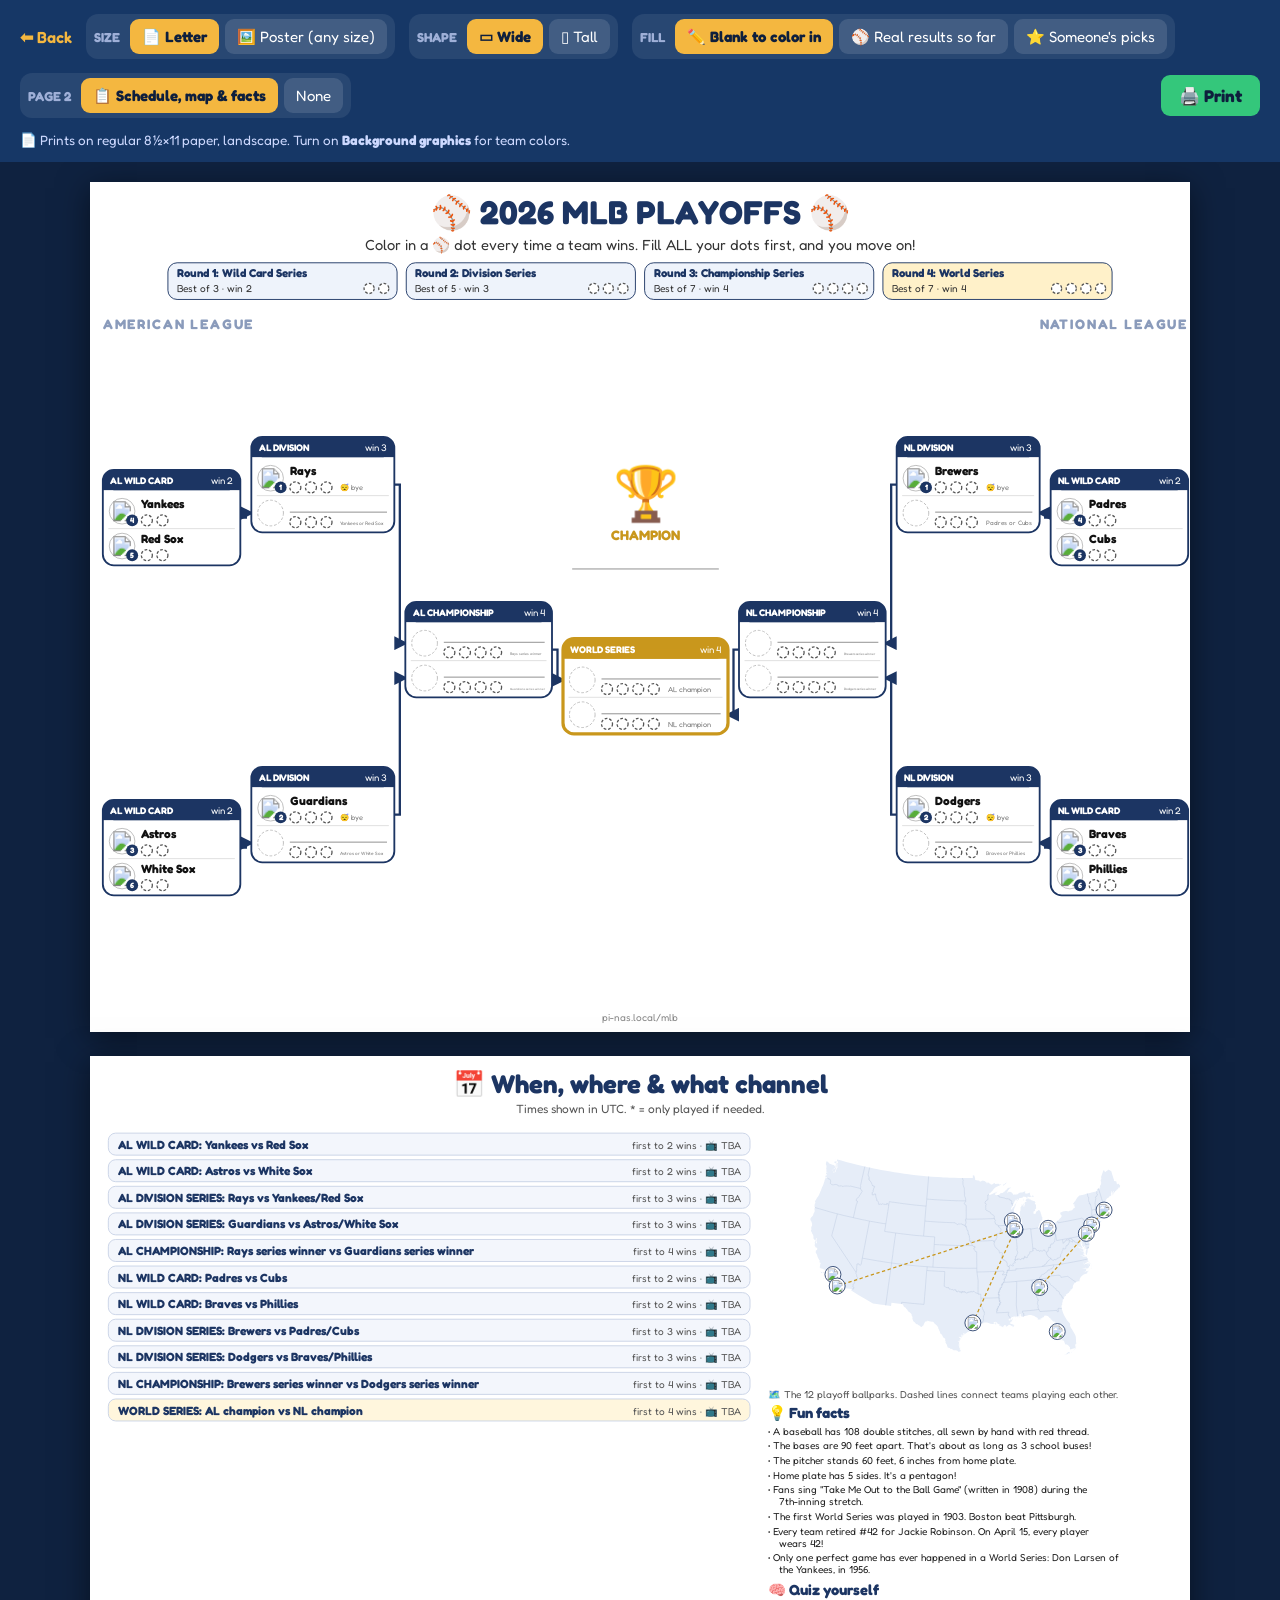
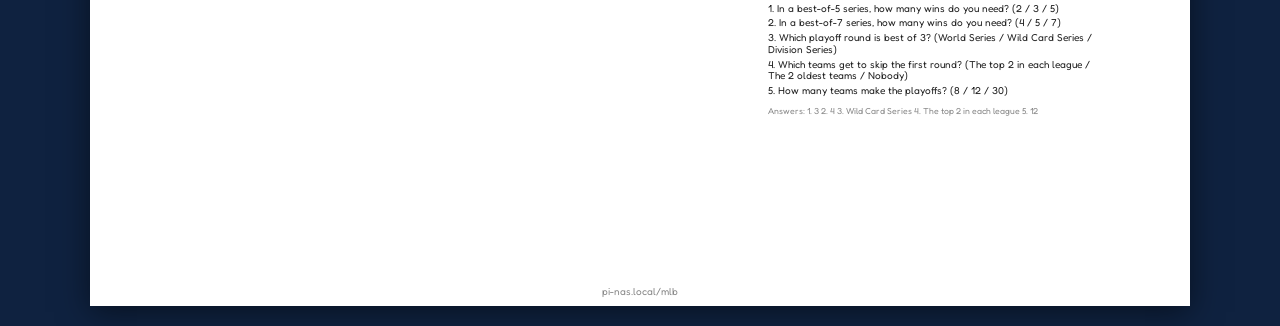
==== mlb/print.html @ 9bb92067 "MLB Playoffs 2026 family hub Kid-first bracket (best-of-3/5/7 as win-dots), live scoreboard, full pe" ====
<!DOCTYPE html>
<html lang="en">
<head>
<meta charset="UTF-8" />
<meta name="viewport" content="width=device-width, initial-scale=1.0" />
<title>Print a Bracket — MLB Playoffs 2026</title>
<link rel="stylesheet" href="fonts/fredoka.css" />
<style id="page-style">@page { size: letter landscape; margin: 0.3in; }</style>
<style>
  * { box-sizing: border-box; }
  body { margin: 0; font-family: 'Fredoka', sans-serif; background: #0f2240; color: #fff; }
  .bar { display: flex; flex-wrap: wrap; gap: 14px; align-items: center; padding: 14px 20px; background: #163766; position: sticky; top: 0; z-index: 2; }
  .bar a { color: #f4b740; text-decoration: none; font-weight: 600; }
  .group { display: flex; gap: 6px; align-items: center; background: rgba(255,255,255,.08); border-radius: 12px; padding: 5px 8px; }
  .group b { font-size: 13px; color: #9fb0d8; margin-right: 4px; }
  .group button, .go { border: none; border-radius: 9px; padding: 8px 12px; font: inherit; font-size: 15px; cursor: pointer; background: rgba(255,255,255,.12); color: #fff; }
  .group button.on { background: #f4b740; color: #0e1f3d; font-weight: 700; }
  select { font: inherit; font-size: 15px; border-radius: 9px; padding: 6px 8px; }
  .go { background: #34c77b; color: #0e1f3d; font-weight: 700; font-size: 17px; padding: 10px 18px; margin-left: auto; }
  .page2 { margin-top: 24px; }
  .tip { width: 100%; font-size: 13.5px; color: #cdd9ff; }
  .stage { padding: 20px; display: grid; place-items: center; }
  .sheet { background: #fff; box-shadow: 0 6px 30px rgba(0,0,0,.5); }
  .sheet svg { display: block; width: 100%; height: 100%; }
  .sheet.letter.wide { width: min(96vw, 1100px); aspect-ratio: 11 / 8.5; }
  .sheet.letter.tall { width: min(70vw, 720px); aspect-ratio: 8.5 / 11; }
  .sheet.poster.wide { width: min(96vw, 1200px); aspect-ratio: 1200 / 927; }
  .sheet.poster.tall { width: min(70vw, 760px); aspect-ratio: 927 / 1200; }
  @media print {
    body { background: #fff; }
    .bar { display: none; }
    .stage { padding: 0; display: block; }
    .page2 { margin-top: 0; break-before: page; page-break-before: always; }
    .sheet { box-shadow: none; -webkit-print-color-adjust: exact; print-color-adjust: exact; }
    .sheet.letter.wide { width: 10.4in; height: 7.9in; aspect-ratio: auto; }
    .sheet.letter.tall { width: 7.9in; height: 10.4in; aspect-ratio: auto; }
    /* poster: fill whatever paper you chose in the print dialog */
    .sheet.poster.wide, .sheet.poster.tall { width: 100%; height: 97vh; aspect-ratio: auto; }
  }
</style>
</head>
<body>
<div class="bar">
  <a href="./?tab=bracket">⬅ Back</a>
  <div class="group" id="size"><b>SIZE</b><button data-v="letter" class="on">📄 Letter</button><button data-v="poster">🖼️ Poster (any size)</button></div>
  <div class="group" id="layout"><b>SHAPE</b><button data-v="wide" class="on">▭ Wide</button><button data-v="tall">▯ Tall</button></div>
  <div class="group" id="mode"><b>FILL</b><button data-v="blank" class="on">✏️ Blank to color in</button><button data-v="results">⚾ Real results so far</button><button data-v="picks">⭐ Someone's picks</button></div>
  <select id="player" style="display:none"></select>
  <div class="group" id="extra"><b>PAGE 2</b><button data-v="yes" class="on">📋 Schedule, map &amp; facts</button><button data-v="no">None</button></div>
  <button class="go" onclick="window.print()">🖨️ Print</button>
  <div class="tip" id="tip"></div>
</div>
<div class="stage"><div class="sheet letter wide" id="sheet"></div><div class="sheet letter wide page2" id="sheet2"></div></div>
<script src="mlb-data.js?v=20260928c"></script>
<script src="mlb-espn.js?v=20260928c"></script>
<script src="mlb-facts.js?v=20260928c"></script>
<script src="mlb-map.js?v=20260928c"></script>
<script src="print.js?v=20260928c"></script>
<script>
(function () {
  var st = { size: "letter", layout: "wide", mode: "blank", player: null, extra: "yes" };
  var feed = null, store = null;
  try { store = JSON.parse(localStorage.getItem("mlb26")); } catch (e) {}
  var qs = new URLSearchParams(location.search);
  ["size", "layout", "mode", "extra"].forEach(function (k) { if (qs.get(k)) st[k] = qs.get(k); });

  var sel = document.getElementById("player");
  if (store && store.players) {
    store.players.forEach(function (p) { var o = document.createElement("option"); o.value = p.id; o.textContent = p.emoji + " " + p.name; sel.appendChild(o); });
    st.player = store.active || (store.players[0] && store.players[0].id);
    sel.value = st.player;
  }
  sel.onchange = function () { st.player = sel.value; render(); };

  ["size", "layout", "mode", "extra"].forEach(function (k) {
    var g = document.getElementById(k);
    g.querySelectorAll("button").forEach(function (b) {
      b.onclick = function () { st[k] = b.dataset.v; render(); };
    });
  });

  function render() {
    ["size", "layout", "mode", "extra"].forEach(function (k) {
      document.getElementById(k).querySelectorAll("button").forEach(function (b) { b.classList.toggle("on", b.dataset.v === st[k]); });
    });
    sel.style.display = st.mode === "picks" ? "" : "none";
    // Letter: we fix the paper. Poster: we leave the paper size to the print dialog.
    document.getElementById("page-style").textContent = st.size === "letter"
      ? "@page { size: letter " + (st.layout === "tall" ? "portrait" : "landscape") + "; margin: 0.3in; }"
      : "@page { margin: 0.4in; }";
    document.getElementById("tip").innerHTML = st.size === "letter"
      ? "📄 Prints on regular 8½×11 paper, " + (st.layout === "tall" ? "portrait" : "landscape") + ". Turn on <b>Background graphics</b> for team colors."
      : "🖼️ In the print preview, pick your <b>paper size</b> (or a custom size), set <b>Margins: Default</b> and <b>Scale: Default</b>, and choose " + (st.layout === "tall" ? "<b>Portrait</b>" : "<b>Landscape</b>") + ". The bracket is drawn with vector lines, so it stays sharp at any size. For a monster poster, <b>Save as PDF</b> and send that to a print shop.";
    var res = window.MLB.resolve(feed);
    var picks = (store && store.picks && st.player && store.picks[st.player]) || {};
    var who = store && store.players && store.players.filter(function (p) { return p.id === st.player; })[0];
    var subtitle = st.mode === "picks" ? (who ? who.emoji + " " + who.name + "'s picks · ★ = picked to win" : "Your picks")
      : "Color in a ⚾ dot every time a team wins. Fill ALL your dots first, and you move on!";
    var sheet = document.getElementById("sheet");
    sheet.className = "sheet " + st.size + " " + st.layout;
    sheet.innerHTML = window.MLBPrint.build(res, {
      layout: st.layout, mode: st.mode, picks: picks, season: (feed && feed.season) || 2026, subtitle: subtitle,
      footer: st.mode === "results" && feed && feed.updated ? "Results as of " + new Date(feed.updated).toLocaleString("en-US") + " · pi-nas.local/mlb" : "pi-nas.local/mlb",
    });
    var s2 = document.getElementById("sheet2");
    s2.className = "sheet " + st.size + " " + st.layout + " page2";
    s2.style.display = st.extra === "yes" ? "" : "none";
    if (st.extra === "yes") s2.innerHTML = window.MLBPrint.page2(res, { layout: st.layout, mode: st.mode });
    var u = new URL(location.href); u.searchParams.set("extra", st.extra); u.searchParams.set("size", st.size); u.searchParams.set("layout", st.layout); u.searchParams.set("mode", st.mode);
    history.replaceState(null, "", u);
  }
  render();
  var feedUrl = /^[\w\-\/]+\.json$/.test(qs.get("feed") || "") ? qs.get("feed") : "live.json";
  fetch(feedUrl, { cache: "no-store" }).then(function (r) { if (!r.ok) throw r.status; return r.json(); })
    .catch(function () { return window.MLBESPN.buildFeed(2026); })
    .then(function (d) { if (d) { feed = d; window.__FEED = d; render(); } }).catch(function () {});
})();
</script>
</body>
</html>
---- mlb/fonts/fredoka.css ----
/* Vendored Fredoka (offline). */
@font-face { font-family:'Fredoka'; font-style:normal; font-weight:400; font-display:swap; src:url(./fredoka-400.woff2) format('woff2'); }
@font-face { font-family:'Fredoka'; font-style:normal; font-weight:500; font-display:swap; src:url(./fredoka-500.woff2) format('woff2'); }
@font-face { font-family:'Fredoka'; font-style:normal; font-weight:600; font-display:swap; src:url(./fredoka-600.woff2) format('woff2'); }
@font-face { font-family:'Fredoka'; font-style:normal; font-weight:700; font-display:swap; src:url(./fredoka-700.woff2) format('woff2'); }
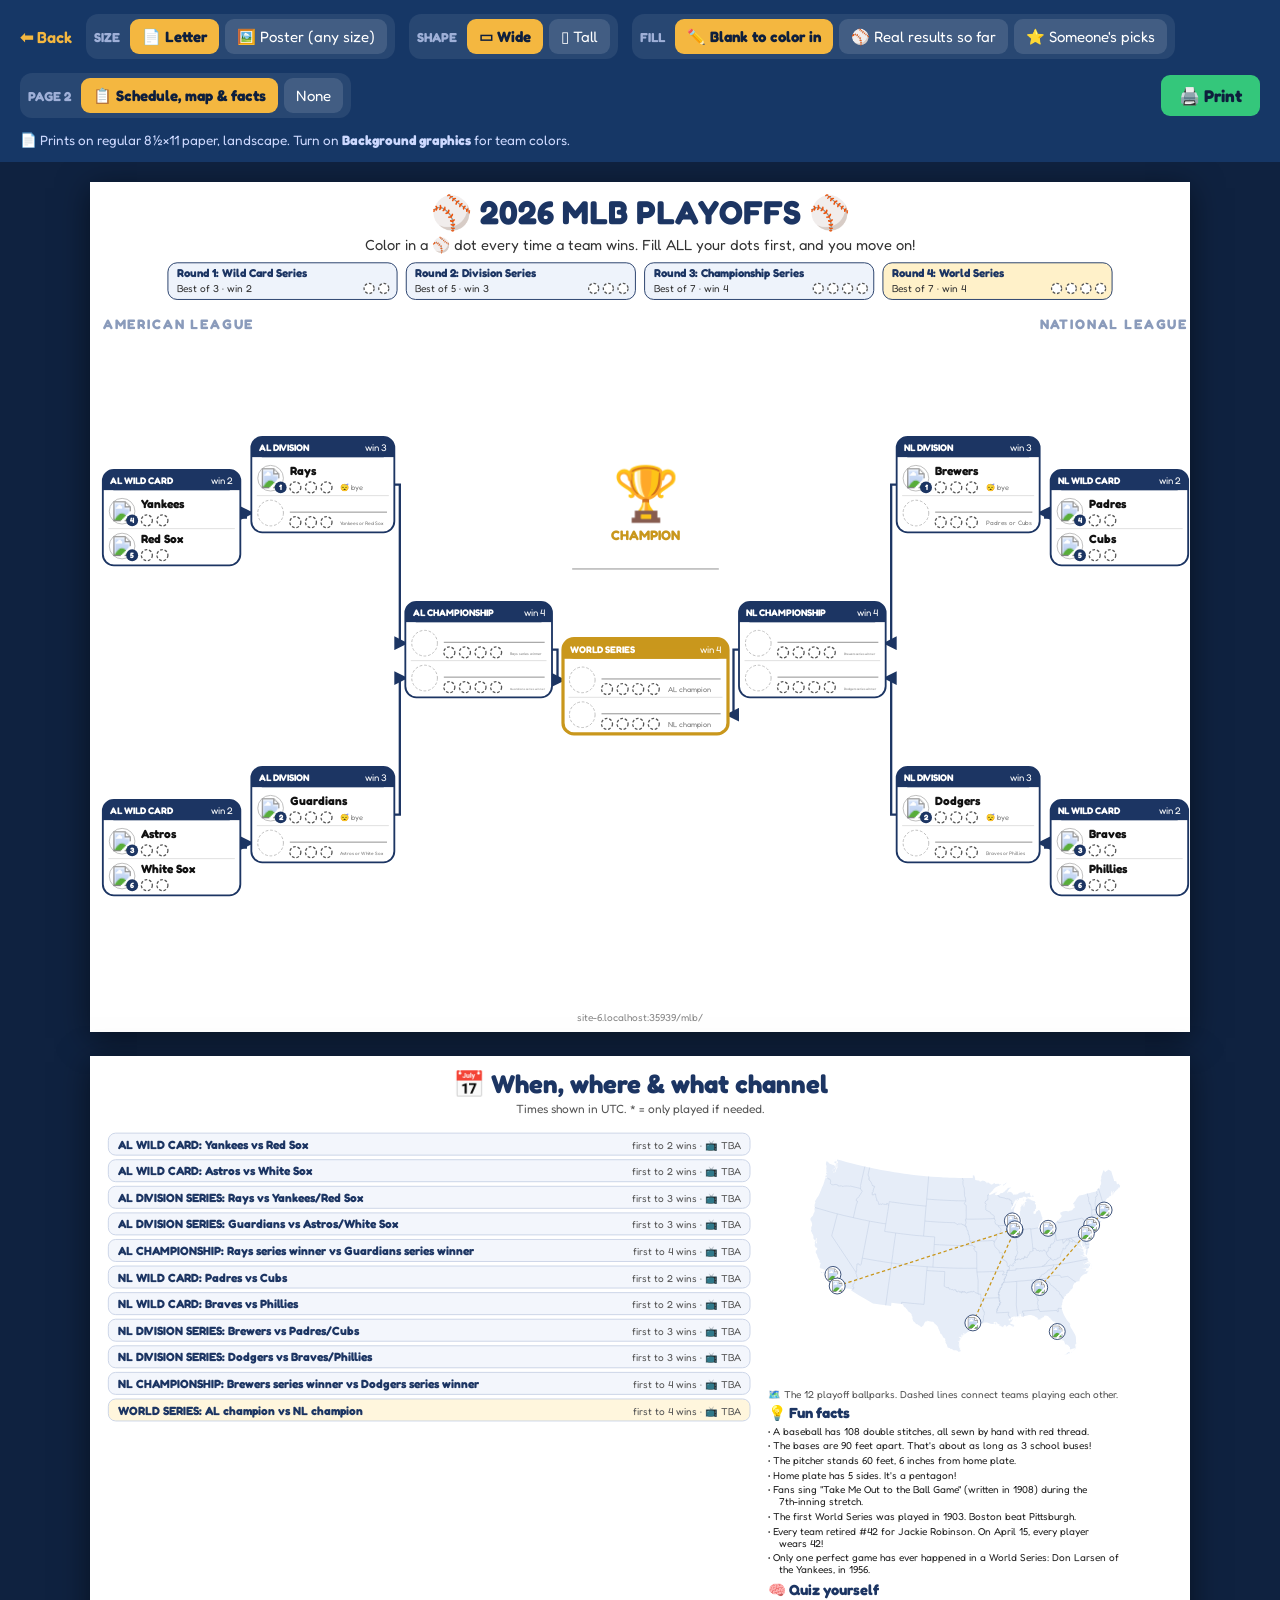
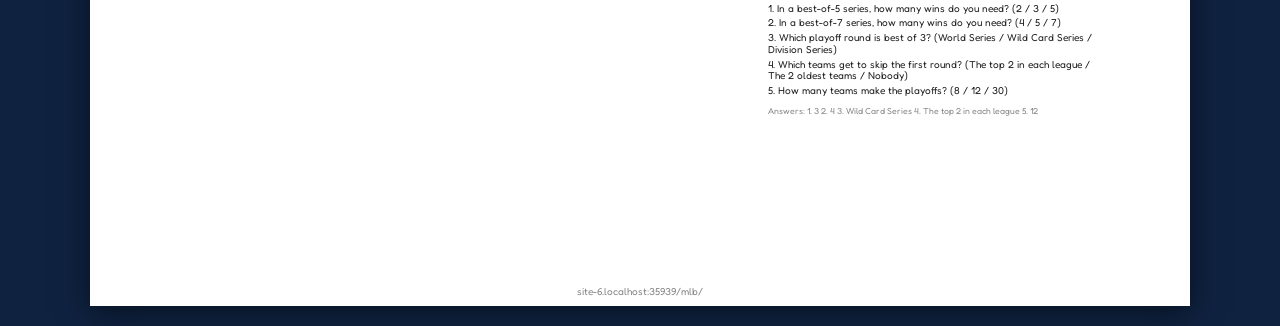
==== commit baa94e49: "Logos: wait for the feed before choosing local vs ESPN CDN; footers show the real host Co-Authored-B" ====
--- a/mlb/print.html
+++ b/mlb/print.html
@@ -51,11 +51,11 @@
   <div class="tip" id="tip"></div>
 </div>
 <div class="stage"><div class="sheet letter wide" id="sheet"></div><div class="sheet letter wide page2" id="sheet2"></div></div>
-<script src="mlb-data.js?v=20260928c"></script>
-<script src="mlb-espn.js?v=20260928c"></script>
-<script src="mlb-facts.js?v=20260928c"></script>
-<script src="mlb-map.js?v=20260928c"></script>
-<script src="print.js?v=20260928c"></script>
+<script src="mlb-data.js?v=20260928d"></script>
+<script src="mlb-espn.js?v=20260928d"></script>
+<script src="mlb-facts.js?v=20260928d"></script>
+<script src="mlb-map.js?v=20260928d"></script>
+<script src="print.js?v=20260928d"></script>
 <script>
 (function () {
   var st = { size: "letter", layout: "wide", mode: "blank", player: null, extra: "yes" };
@@ -79,6 +79,7 @@
     });
   });
 
+  var here = location.host + location.pathname.replace(/print\.html$/, "");
   function render() {
     ["size", "layout", "mode", "extra"].forEach(function (k) {
       document.getElementById(k).querySelectorAll("button").forEach(function (b) { b.classList.toggle("on", b.dataset.v === st[k]); });
@@ -100,7 +101,7 @@
     sheet.className = "sheet " + st.size + " " + st.layout;
     sheet.innerHTML = window.MLBPrint.build(res, {
       layout: st.layout, mode: st.mode, picks: picks, season: (feed && feed.season) || 2026, subtitle: subtitle,
-      footer: st.mode === "results" && feed && feed.updated ? "Results as of " + new Date(feed.updated).toLocaleString("en-US") + " · pi-nas.local/mlb" : "pi-nas.local/mlb",
+      footer: st.mode === "results" && feed && feed.updated ? "Results as of " + new Date(feed.updated).toLocaleString("en-US") + " · " + here : here,
     });
     var s2 = document.getElementById("sheet2");
     s2.className = "sheet " + st.size + " " + st.layout + " page2";
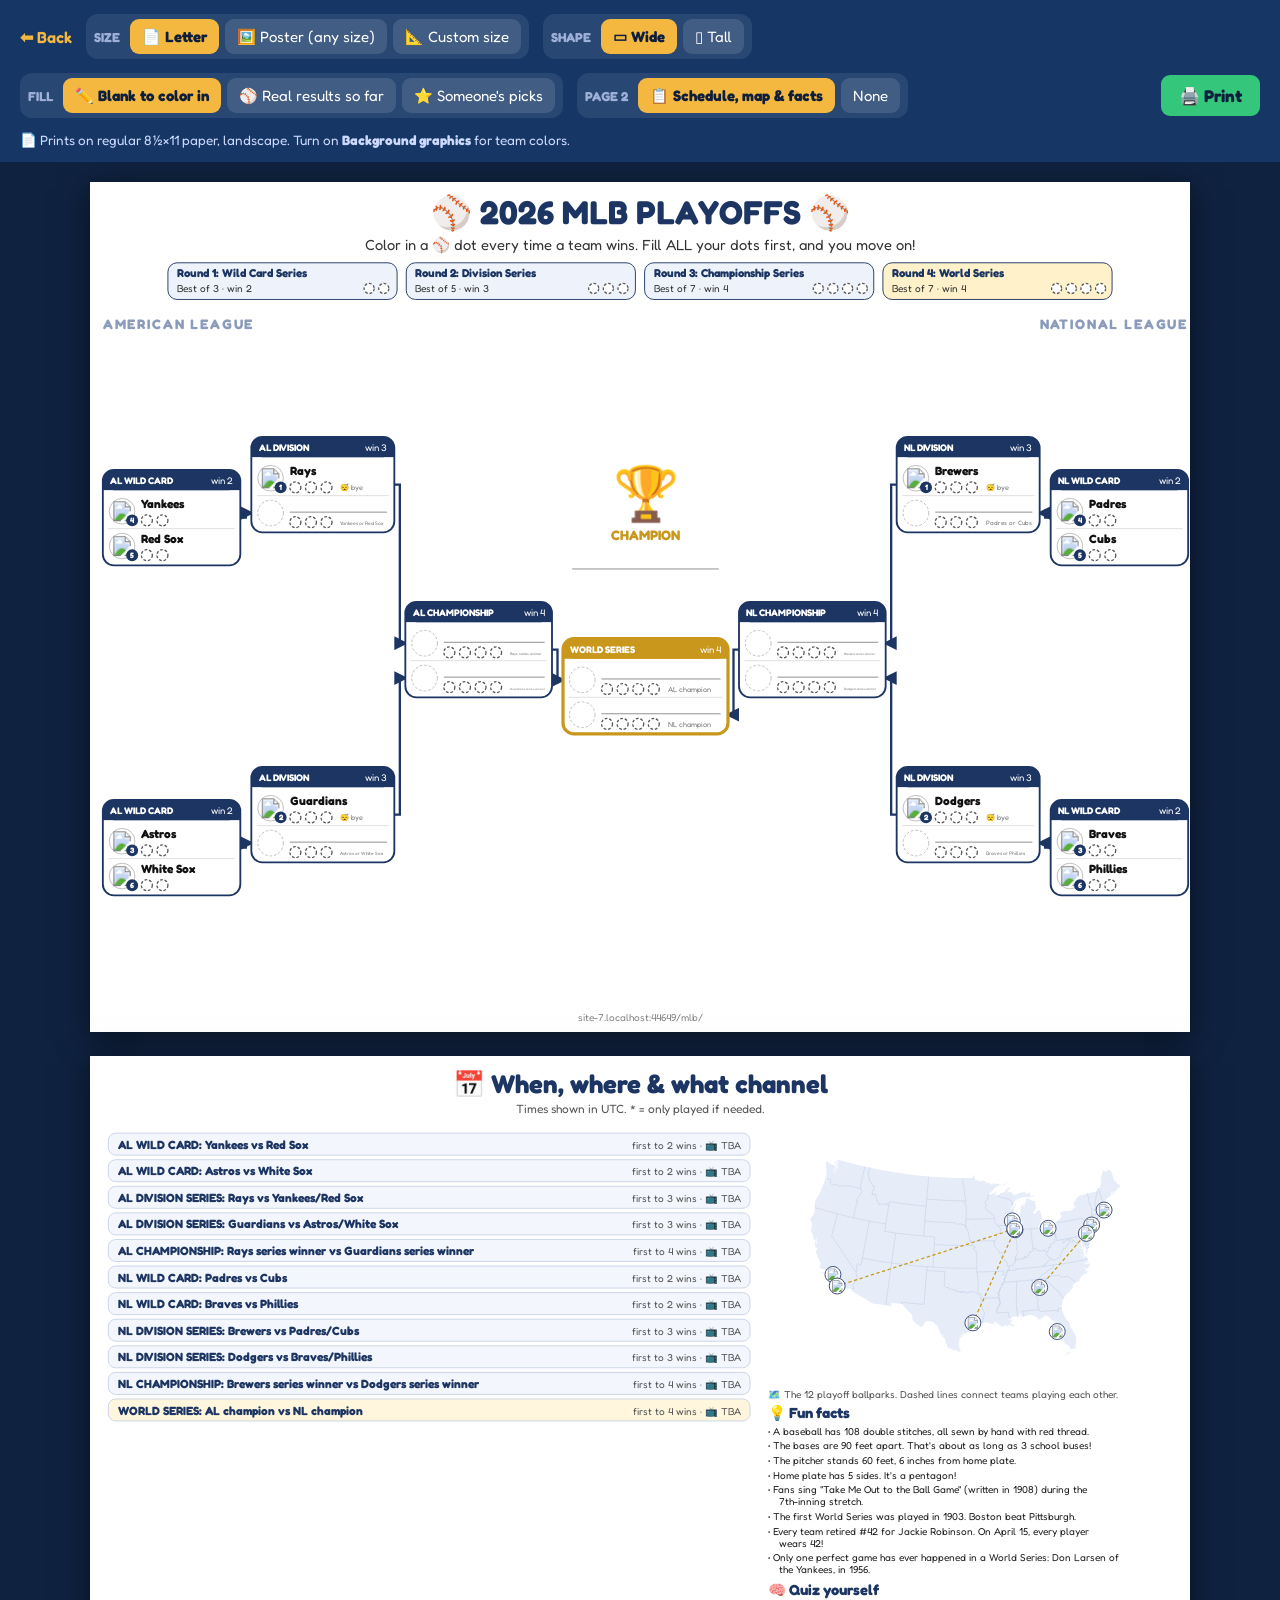
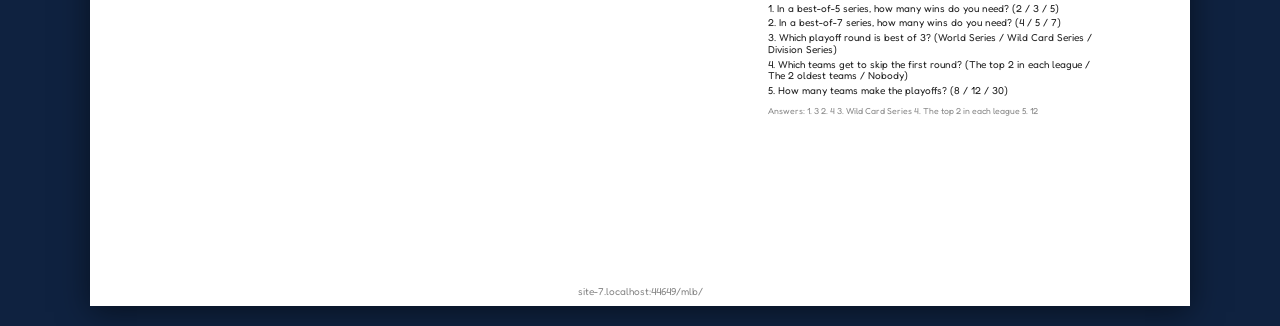
==== commit e899bae7: "Print: custom paper size in inches (default 49x33 wall poster); wide layout stretches to the paper's" ====
--- a/mlb/print.html
+++ b/mlb/print.html
@@ -5,6 +5,7 @@
 <meta name="viewport" content="width=device-width, initial-scale=1.0" />
 <title>Print a Bracket — MLB Playoffs 2026</title>
 <link rel="stylesheet" href="fonts/fredoka.css" />
+<style id="custom-style"></style>
 <style id="page-style">@page { size: letter landscape; margin: 0.3in; }</style>
 <style>
   * { box-sizing: border-box; }
@@ -42,7 +43,8 @@
 <body>
 <div class="bar">
   <a href="./?tab=bracket">⬅ Back</a>
-  <div class="group" id="size"><b>SIZE</b><button data-v="letter" class="on">📄 Letter</button><button data-v="poster">🖼️ Poster (any size)</button></div>
+  <div class="group" id="size"><b>SIZE</b><button data-v="letter" class="on">📄 Letter</button><button data-v="poster">🖼️ Poster (any size)</button><button data-v="custom">📐 Custom size</button>
+    <span id="custom-dims" style="display:none;align-items:center;gap:4px"><input id="cw" type="number" min="8" max="200" step="0.5" style="width:62px;font:inherit;border-radius:8px;border:none;padding:6px"> × <input id="ch" type="number" min="8" max="200" step="0.5" style="width:62px;font:inherit;border-radius:8px;border:none;padding:6px"> in</span></div>
   <div class="group" id="layout"><b>SHAPE</b><button data-v="wide" class="on">▭ Wide</button><button data-v="tall">▯ Tall</button></div>
   <div class="group" id="mode"><b>FILL</b><button data-v="blank" class="on">✏️ Blank to color in</button><button data-v="results">⚾ Real results so far</button><button data-v="picks">⭐ Someone's picks</button></div>
   <select id="player" style="display:none"></select>
@@ -51,18 +53,24 @@
   <div class="tip" id="tip"></div>
 </div>
 <div class="stage"><div class="sheet letter wide" id="sheet"></div><div class="sheet letter wide page2" id="sheet2"></div></div>
-<script src="mlb-data.js?v=20260928d"></script>
-<script src="mlb-espn.js?v=20260928d"></script>
-<script src="mlb-facts.js?v=20260928d"></script>
-<script src="mlb-map.js?v=20260928d"></script>
-<script src="print.js?v=20260928d"></script>
+<script src="mlb-data.js?v=20260928e"></script>
+<script src="mlb-espn.js?v=20260928e"></script>
+<script src="mlb-facts.js?v=20260928e"></script>
+<script src="mlb-map.js?v=20260928e"></script>
+<script src="print.js?v=20260928e"></script>
 <script>
 (function () {
-  var st = { size: "letter", layout: "wide", mode: "blank", player: null, extra: "yes" };
+  var st = { size: "letter", layout: "wide", mode: "blank", player: null, extra: "yes", w: 49, h: 33 };
+  var MARGIN = 0.5; // inches, custom size
   var feed = null, store = null;
   try { store = JSON.parse(localStorage.getItem("mlb26")); } catch (e) {}
   var qs = new URLSearchParams(location.search);
   ["size", "layout", "mode", "extra"].forEach(function (k) { if (qs.get(k)) st[k] = qs.get(k); });
+  if (+qs.get("w") > 0) st.w = +qs.get("w");
+  if (+qs.get("h") > 0) st.h = +qs.get("h");
+  var cwIn = document.getElementById("cw"), chIn = document.getElementById("ch");
+  cwIn.value = st.w; chIn.value = st.h;
+  cwIn.oninput = chIn.oninput = function () { if (+cwIn.value >= 8 && +chIn.value >= 8) { st.w = +cwIn.value; st.h = +chIn.value; render(); } };
 
   var sel = document.getElementById("player");
   if (store && store.players) {
@@ -86,10 +94,21 @@
     });
     sel.style.display = st.mode === "picks" ? "" : "none";
     // Letter: we fix the paper. Poster: we leave the paper size to the print dialog.
-    document.getElementById("page-style").textContent = st.size === "letter"
+    document.getElementById("custom-dims").style.display = st.size === "custom" ? "inline-flex" : "none";
+    var cW = st.w - 2 * MARGIN, cH = st.h - 2 * MARGIN;
+    // custom: the page IS the paper; the sheet fills it exactly and the layout takes its shape
+    document.getElementById("custom-style").textContent = st.size !== "custom" ? "" :
+      ".sheet.custom { width: min(96vw, 1400px); aspect-ratio: " + cW + " / " + cH + "; } " +
+      "@media print { .sheet.custom { width: " + cW + "in; height: " + (cH - 0.02) + "in; aspect-ratio: auto; } }";
+    var aspect = st.size === "custom" ? cW / cH : 0;
+    document.getElementById("page-style").textContent = st.size === "custom"
+      ? "@page { size: " + st.w + "in " + st.h + "in; margin: " + MARGIN + "in; }"
+      : st.size === "letter"
       ? "@page { size: letter " + (st.layout === "tall" ? "portrait" : "landscape") + "; margin: 0.3in; }"
       : "@page { margin: 0.4in; }";
-    document.getElementById("tip").innerHTML = st.size === "letter"
+    document.getElementById("tip").innerHTML = st.size === "custom"
+      ? "📐 Page is exactly <b>" + st.w + " × " + st.h + " in</b> (½-inch margins). Click Print, choose <b>Save as PDF</b>, leave Margins and Scale on <b>Default</b>, and send the PDF to your print shop. It's all vector lines and text, so it's sharp at any size."
+      : st.size === "letter"
       ? "📄 Prints on regular 8½×11 paper, " + (st.layout === "tall" ? "portrait" : "landscape") + ". Turn on <b>Background graphics</b> for team colors."
       : "🖼️ In the print preview, pick your <b>paper size</b> (or a custom size), set <b>Margins: Default</b> and <b>Scale: Default</b>, and choose " + (st.layout === "tall" ? "<b>Portrait</b>" : "<b>Landscape</b>") + ". The bracket is drawn with vector lines, so it stays sharp at any size. For a monster poster, <b>Save as PDF</b> and send that to a print shop.";
     var res = window.MLB.resolve(feed);
@@ -99,15 +118,16 @@
       : "Color in a ⚾ dot every time a team wins. Fill ALL your dots first, and you move on!";
     var sheet = document.getElementById("sheet");
     sheet.className = "sheet " + st.size + " " + st.layout;
-    sheet.innerHTML = window.MLBPrint.build(res, {
+    sheet.innerHTML = window.MLBPrint.build(res, { aspect: aspect,
       layout: st.layout, mode: st.mode, picks: picks, season: (feed && feed.season) || 2026, subtitle: subtitle,
       footer: st.mode === "results" && feed && feed.updated ? "Results as of " + new Date(feed.updated).toLocaleString("en-US") + " · " + here : here,
     });
     var s2 = document.getElementById("sheet2");
     s2.className = "sheet " + st.size + " " + st.layout + " page2";
     s2.style.display = st.extra === "yes" ? "" : "none";
-    if (st.extra === "yes") s2.innerHTML = window.MLBPrint.page2(res, { layout: st.layout, mode: st.mode });
+    if (st.extra === "yes") s2.innerHTML = window.MLBPrint.page2(res, { layout: st.layout, mode: st.mode, aspect: aspect });
     var u = new URL(location.href); u.searchParams.set("extra", st.extra); u.searchParams.set("size", st.size); u.searchParams.set("layout", st.layout); u.searchParams.set("mode", st.mode);
+    if (st.size === "custom") { u.searchParams.set("w", st.w); u.searchParams.set("h", st.h); } else { u.searchParams.delete("w"); u.searchParams.delete("h"); }
     history.replaceState(null, "", u);
   }
   render();
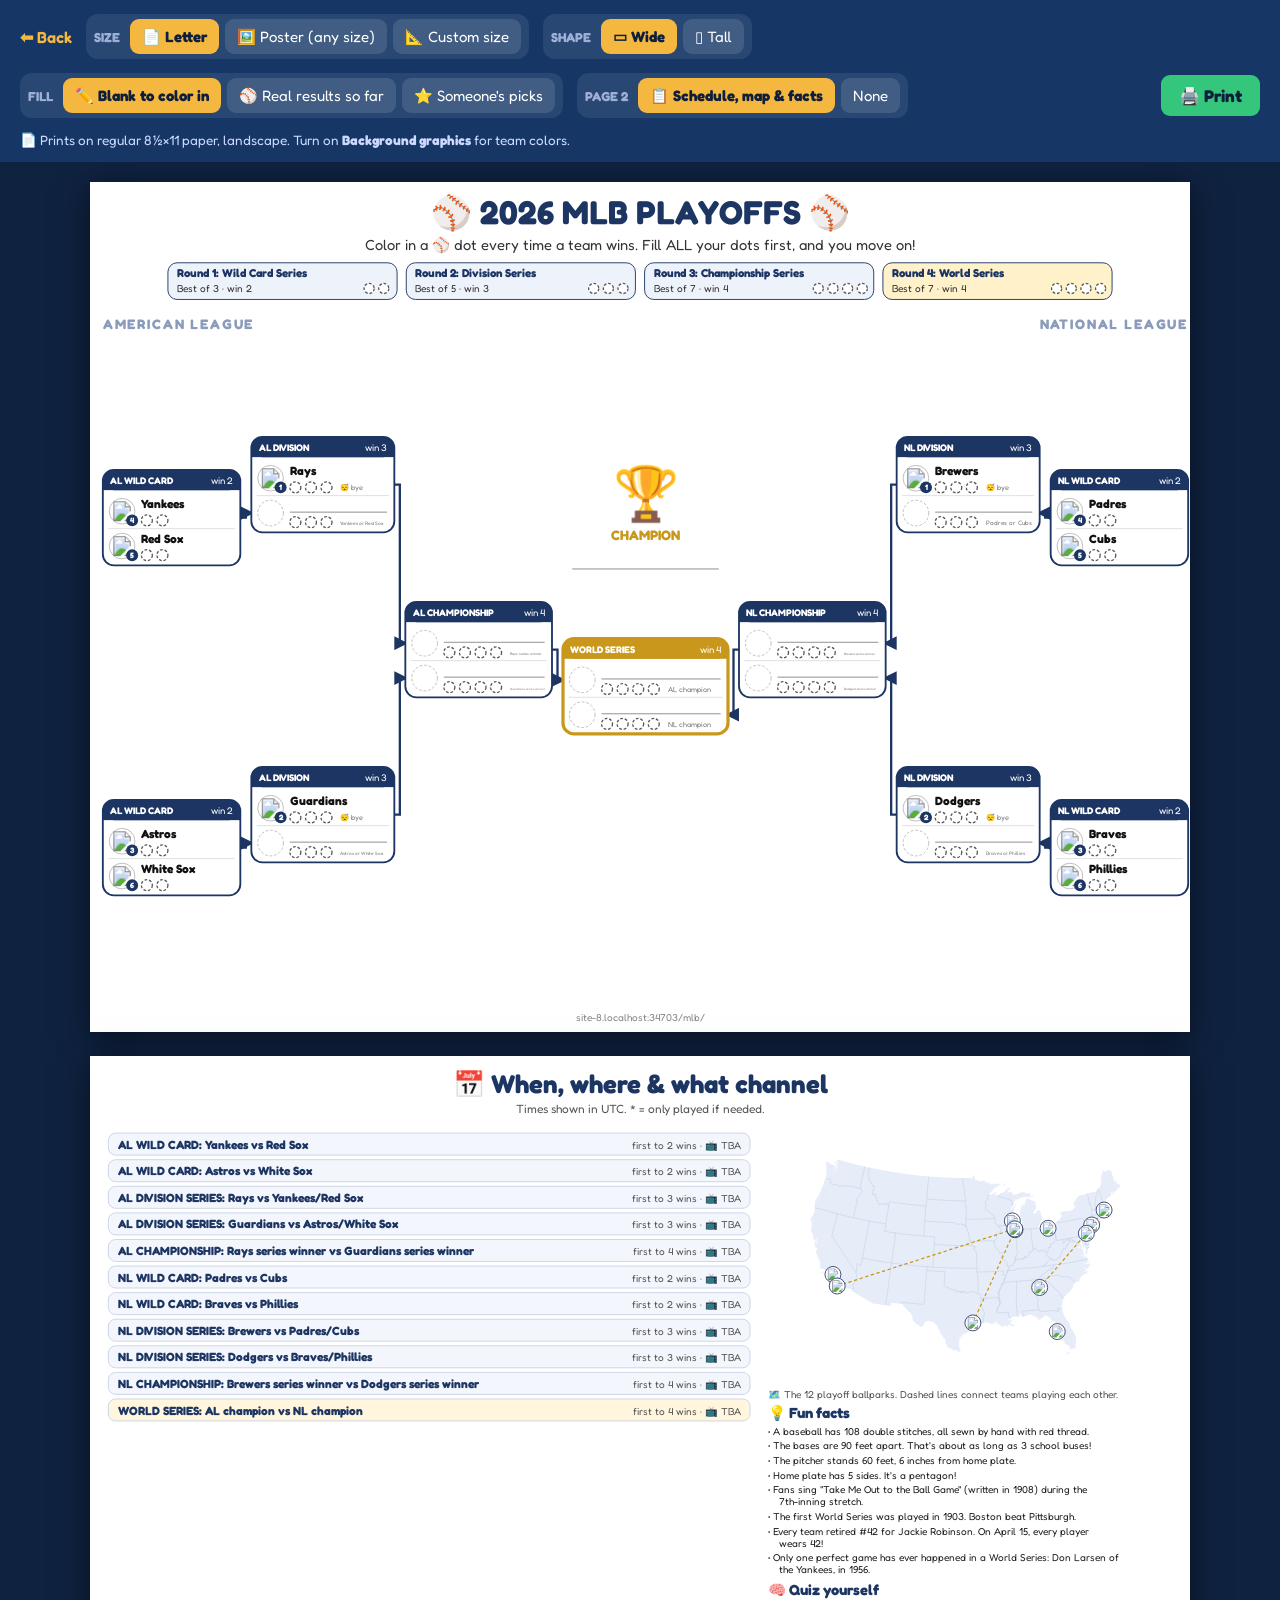
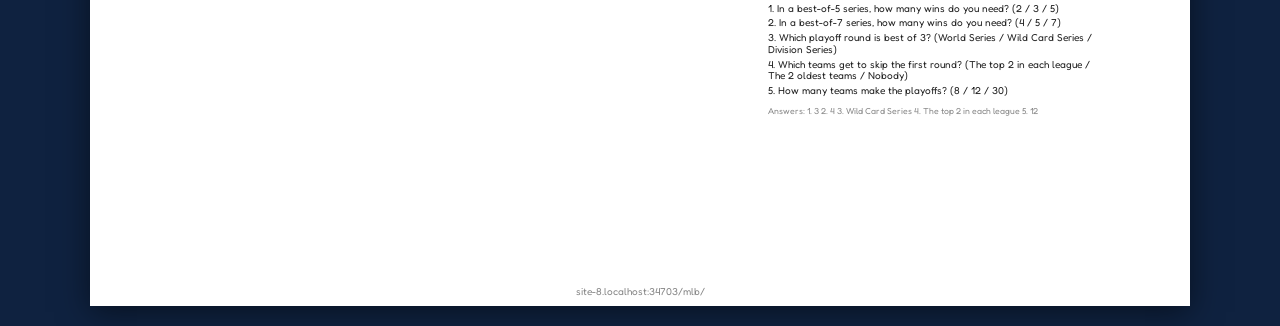
==== commit af15eb6b: "Print: keep the pi-nas Family Bar off the paper Co-Authored-By: Claude Opus 5.5 (1M context) <norepl" ====
--- a/mlb/print.html
+++ b/mlb/print.html
@@ -28,7 +28,9 @@
   .sheet.poster.wide { width: min(96vw, 1200px); aspect-ratio: 1200 / 927; }
   .sheet.poster.tall { width: min(70vw, 760px); aspect-ratio: 927 / 1200; }
   @media print {
-    body { background: #fff; }
+    /* the pi-nas Family Bar (nav.js) injects itself into every page; keep it off the paper */
+    body > *:not(.stage):not(script):not(style) { display: none !important; }
+    html, body { background: #fff; padding: 0 !important; margin: 0 !important; }
     .bar { display: none; }
     .stage { padding: 0; display: block; }
     .page2 { margin-top: 0; break-before: page; page-break-before: always; }
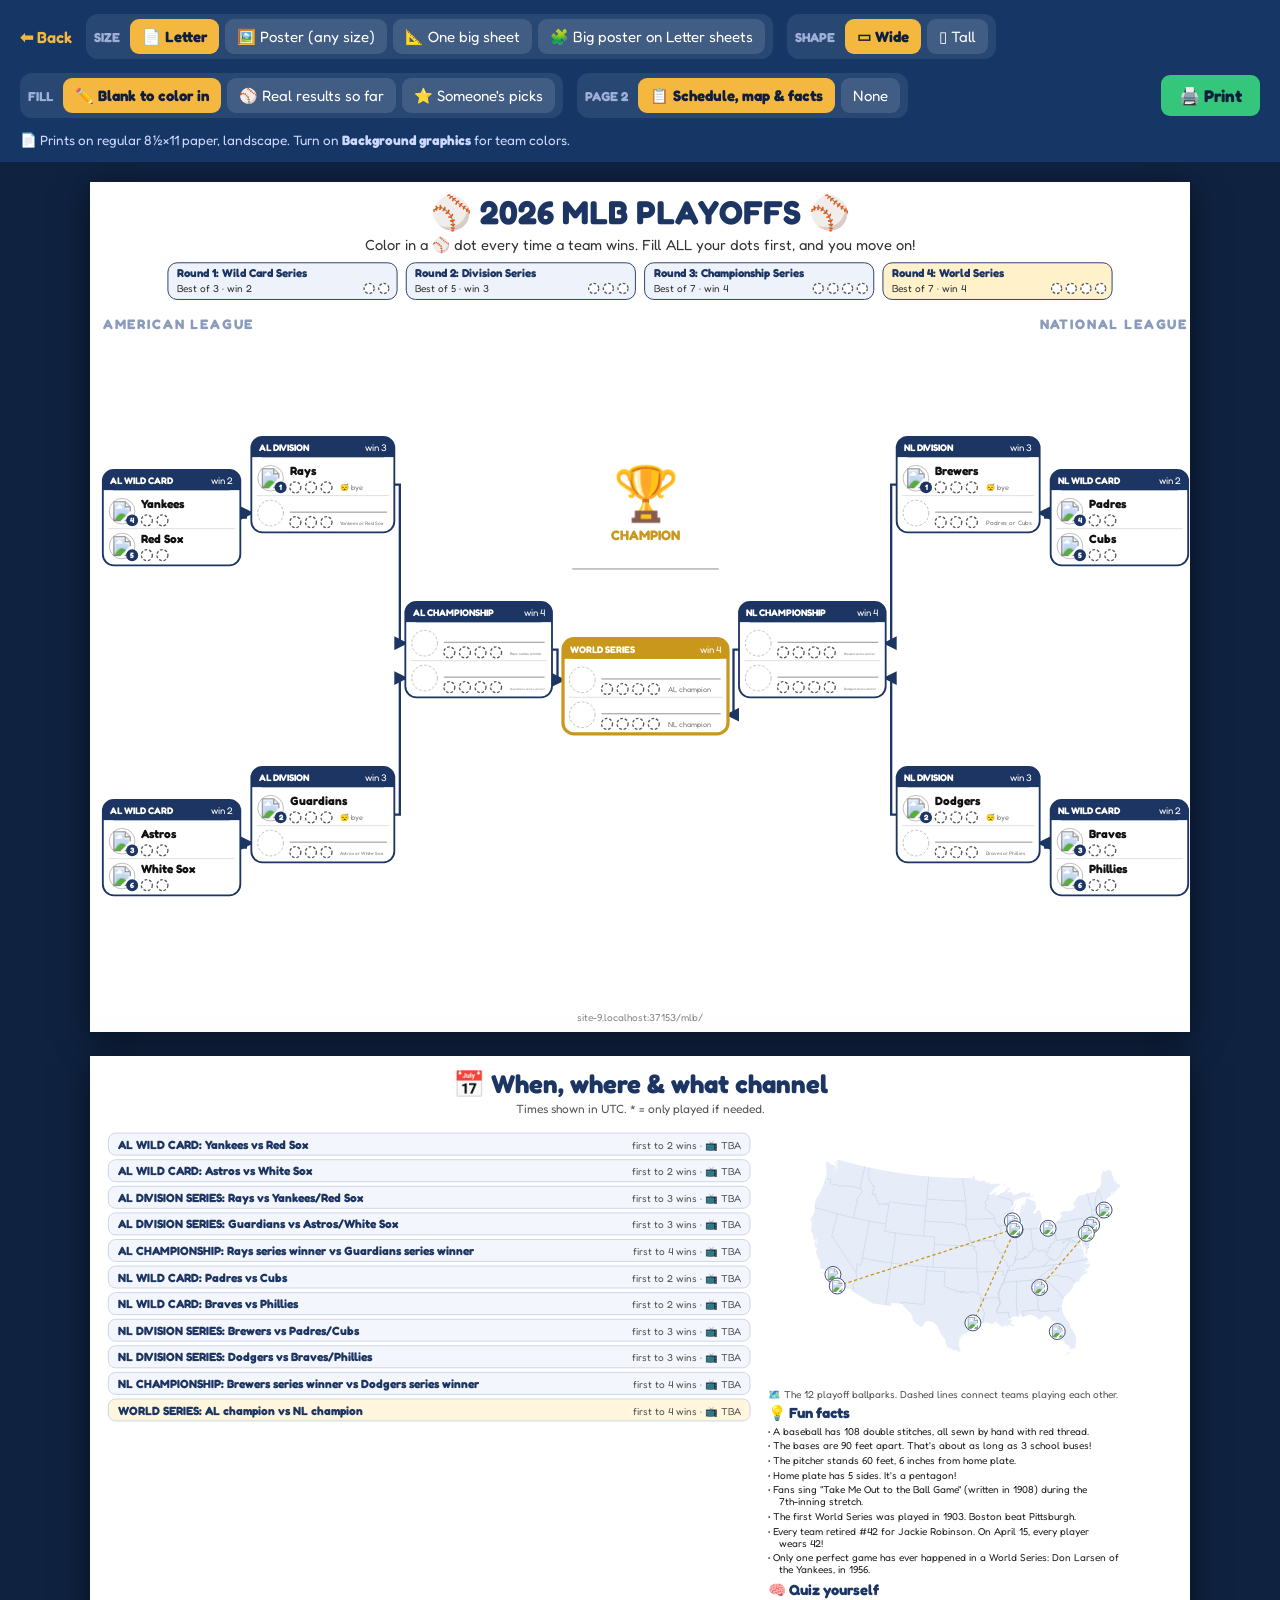
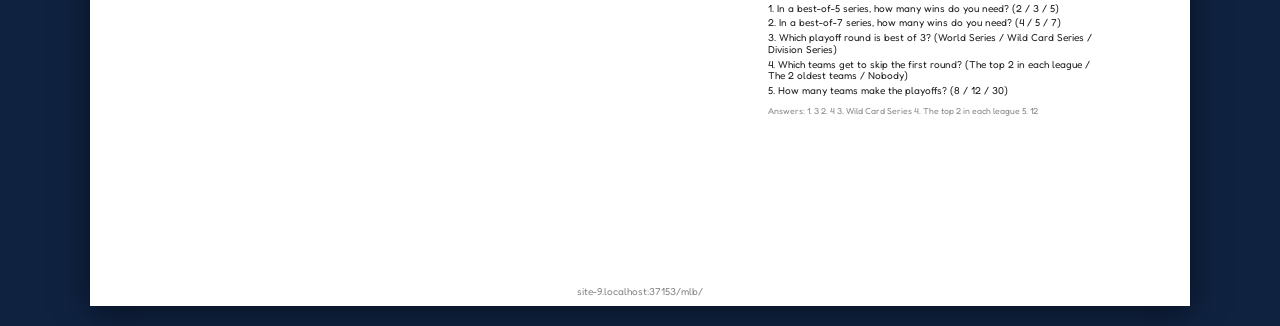
==== commit d3e1a07f: "Print: tile a big poster (default 49x33 in) across landscape Letter sheets A1..E5 sheets with dashed" ====
--- a/mlb/print.html
+++ b/mlb/print.html
@@ -19,6 +19,15 @@
   select { font: inherit; font-size: 15px; border-radius: 9px; padding: 6px 8px; }
   .go { background: #34c77b; color: #0e1f3d; font-weight: 700; font-size: 17px; padding: 10px 18px; margin-left: auto; }
   .page2 { margin-top: 24px; }
+  /* tiled poster sheets (landscape Letter, printed edge-to-edge at 100%) */
+  .tile-page { position: relative; width: 11in; height: 8.5in; background: #fff; color: #111; margin: 0 auto 24px; box-shadow: 0 6px 30px rgba(0,0,0,.5); overflow: hidden; font-family: 'Fredoka', sans-serif; }
+  .tp-svg { position: absolute; top: 0.55in; display: block; }
+  .tp-head { position: absolute; top: 0.28in; left: 0.6in; right: 1.6in; font-size: 10pt; color: #444; }
+  .tp-name { position: absolute; top: 0.18in; right: 0.45in; font-size: 22pt; font-weight: 700; color: #d33; }
+  .tp-foot { position: absolute; bottom: 0.35in; left: 0.6in; right: 0.6in; font-size: 9.5pt; color: #444; }
+  .guide .tp-in { padding: 0.45in 0.6in; }
+  .tp-title { font-size: 18pt; font-weight: 700; color: #1c3563; text-align: center; }
+  .tp-steps { font-size: 11pt; line-height: 1.4; margin: 0.08in 0 0; padding-left: 0.3in; }
   .tip { width: 100%; font-size: 13.5px; color: #cdd9ff; }
   .stage { padding: 20px; display: grid; place-items: center; }
   .sheet { background: #fff; box-shadow: 0 6px 30px rgba(0,0,0,.5); }
@@ -34,6 +43,8 @@
     .bar { display: none; }
     .stage { padding: 0; display: block; }
     .page2 { margin-top: 0; break-before: page; page-break-before: always; }
+    .tile-page { margin: 0; box-shadow: none; break-after: page; page-break-after: always; -webkit-print-color-adjust: exact; print-color-adjust: exact; }
+    #tiles .tile-page:last-child { break-after: auto; page-break-after: auto; }
     .sheet { box-shadow: none; -webkit-print-color-adjust: exact; print-color-adjust: exact; }
     .sheet.letter.wide { width: 10.4in; height: 7.9in; aspect-ratio: auto; }
     .sheet.letter.tall { width: 7.9in; height: 10.4in; aspect-ratio: auto; }
@@ -45,7 +56,7 @@
 <body>
 <div class="bar">
   <a href="./?tab=bracket">⬅ Back</a>
-  <div class="group" id="size"><b>SIZE</b><button data-v="letter" class="on">📄 Letter</button><button data-v="poster">🖼️ Poster (any size)</button><button data-v="custom">📐 Custom size</button>
+  <div class="group" id="size"><b>SIZE</b><button data-v="letter" class="on">📄 Letter</button><button data-v="poster">🖼️ Poster (any size)</button><button data-v="custom">📐 One big sheet</button><button data-v="tiles">🧩 Big poster on Letter sheets</button>
     <span id="custom-dims" style="display:none;align-items:center;gap:4px"><input id="cw" type="number" min="8" max="200" step="0.5" style="width:62px;font:inherit;border-radius:8px;border:none;padding:6px"> × <input id="ch" type="number" min="8" max="200" step="0.5" style="width:62px;font:inherit;border-radius:8px;border:none;padding:6px"> in</span></div>
   <div class="group" id="layout"><b>SHAPE</b><button data-v="wide" class="on">▭ Wide</button><button data-v="tall">▯ Tall</button></div>
   <div class="group" id="mode"><b>FILL</b><button data-v="blank" class="on">✏️ Blank to color in</button><button data-v="results">⚾ Real results so far</button><button data-v="picks">⭐ Someone's picks</button></div>
@@ -54,12 +65,12 @@
   <button class="go" onclick="window.print()">🖨️ Print</button>
   <div class="tip" id="tip"></div>
 </div>
-<div class="stage"><div class="sheet letter wide" id="sheet"></div><div class="sheet letter wide page2" id="sheet2"></div></div>
-<script src="mlb-data.js?v=20260928e"></script>
-<script src="mlb-espn.js?v=20260928e"></script>
-<script src="mlb-facts.js?v=20260928e"></script>
-<script src="mlb-map.js?v=20260928e"></script>
-<script src="print.js?v=20260928e"></script>
+<div class="stage"><div id="tiles" style="display:none"></div><div class="sheet letter wide" id="sheet"></div><div class="sheet letter wide page2" id="sheet2"></div></div>
+<script src="mlb-data.js?v=20260929a"></script>
+<script src="mlb-espn.js?v=20260929a"></script>
+<script src="mlb-facts.js?v=20260929a"></script>
+<script src="mlb-map.js?v=20260929a"></script>
+<script src="print.js?v=20260929a"></script>
 <script>
 (function () {
   var st = { size: "letter", layout: "wide", mode: "blank", player: null, extra: "yes", w: 49, h: 33 };
@@ -96,19 +107,28 @@
     });
     sel.style.display = st.mode === "picks" ? "" : "none";
     // Letter: we fix the paper. Poster: we leave the paper size to the print dialog.
-    document.getElementById("custom-dims").style.display = st.size === "custom" ? "inline-flex" : "none";
+    var big = st.size === "custom" || st.size === "tiles";
+    document.getElementById("custom-dims").style.display = big ? "inline-flex" : "none";
+    document.getElementById("tiles").style.display = st.size === "tiles" ? "" : "none";
+    document.getElementById("sheet").style.display = st.size === "tiles" ? "none" : "";
     var cW = st.w - 2 * MARGIN, cH = st.h - 2 * MARGIN;
     // custom: the page IS the paper; the sheet fills it exactly and the layout takes its shape
-    document.getElementById("custom-style").textContent = st.size !== "custom" ? "" :
+    document.getElementById("custom-style").textContent = !big ? "" :
       ".sheet.custom { width: min(96vw, 1400px); aspect-ratio: " + cW + " / " + cH + "; } " +
+      ".sheet.tiles.page2 { width: min(96vw, 1100px); aspect-ratio: 11 / 8.5; } @media print { .sheet.tiles.page2 { width: 10.4in; height: 7.9in; margin: 0.3in auto 0; aspect-ratio: auto; } } " +
       "@media print { .sheet.custom { width: " + cW + "in; height: " + (cH - 0.02) + "in; aspect-ratio: auto; } }";
-    var aspect = st.size === "custom" ? cW / cH : 0;
-    document.getElementById("page-style").textContent = st.size === "custom"
+    var aspect = st.size === "custom" ? cW / cH : 0;   // tiles: the tiler sets its own; its page 2 is plain Letter
+    document.getElementById("page-style").textContent = st.size === "tiles"
+      ? "@page { size: letter landscape; margin: 0; }"
+      : st.size === "custom"
       ? "@page { size: " + st.w + "in " + st.h + "in; margin: " + MARGIN + "in; }"
       : st.size === "letter"
       ? "@page { size: letter " + (st.layout === "tall" ? "portrait" : "landscape") + "; margin: 0.3in; }"
       : "@page { margin: 0.4in; }";
-    document.getElementById("tip").innerHTML = st.size === "custom"
+    var TG = window.MLBPrint.tileGrid(st.w, st.h);
+    document.getElementById("tip").innerHTML = st.size === "tiles"
+      ? "🧩 <b>" + (TG.cols * TG.rows) + " Letter sheets</b> (" + TG.cols + " across × " + TG.rows + " down) + 1 guide page = a <b>" + st.w + " × " + st.h + " in</b> poster. In the print dialog: <b>Paper: Letter</b>, <b>Layout: Landscape</b>, <b>Margins: None</b> (or Default), <b>Scale: 100 / Actual size</b>, <b>Background graphics: on</b>."
+      : st.size === "custom"
       ? "📐 Page is exactly <b>" + st.w + " × " + st.h + " in</b> (½-inch margins). Click Print, choose <b>Save as PDF</b>, leave Margins and Scale on <b>Default</b>, and send the PDF to your print shop. It's all vector lines and text, so it's sharp at any size."
       : st.size === "letter"
       ? "📄 Prints on regular 8½×11 paper, " + (st.layout === "tall" ? "portrait" : "landscape") + ". Turn on <b>Background graphics</b> for team colors."
@@ -124,12 +144,17 @@
       layout: st.layout, mode: st.mode, picks: picks, season: (feed && feed.season) || 2026, subtitle: subtitle,
       footer: st.mode === "results" && feed && feed.updated ? "Results as of " + new Date(feed.updated).toLocaleString("en-US") + " · " + here : here,
     });
+    if (st.size === "tiles") {
+      var T = window.MLBPrint.tiles(res, { w: st.w, h: st.h, layout: "wide", mode: st.mode, picks: picks, season: (feed && feed.season) || 2026, subtitle: subtitle,
+        footer: st.mode === "results" && feed && feed.updated ? "Results as of " + new Date(feed.updated).toLocaleString("en-US") + " · " + here : here });
+      document.getElementById("tiles").innerHTML = T.html;
+    }
     var s2 = document.getElementById("sheet2");
     s2.className = "sheet " + st.size + " " + st.layout + " page2";
     s2.style.display = st.extra === "yes" ? "" : "none";
     if (st.extra === "yes") s2.innerHTML = window.MLBPrint.page2(res, { layout: st.layout, mode: st.mode, aspect: aspect });
     var u = new URL(location.href); u.searchParams.set("extra", st.extra); u.searchParams.set("size", st.size); u.searchParams.set("layout", st.layout); u.searchParams.set("mode", st.mode);
-    if (st.size === "custom") { u.searchParams.set("w", st.w); u.searchParams.set("h", st.h); } else { u.searchParams.delete("w"); u.searchParams.delete("h"); }
+    if (big) { u.searchParams.set("w", st.w); u.searchParams.set("h", st.h); } else { u.searchParams.delete("w"); u.searchParams.delete("h"); }
     history.replaceState(null, "", u);
   }
   render();
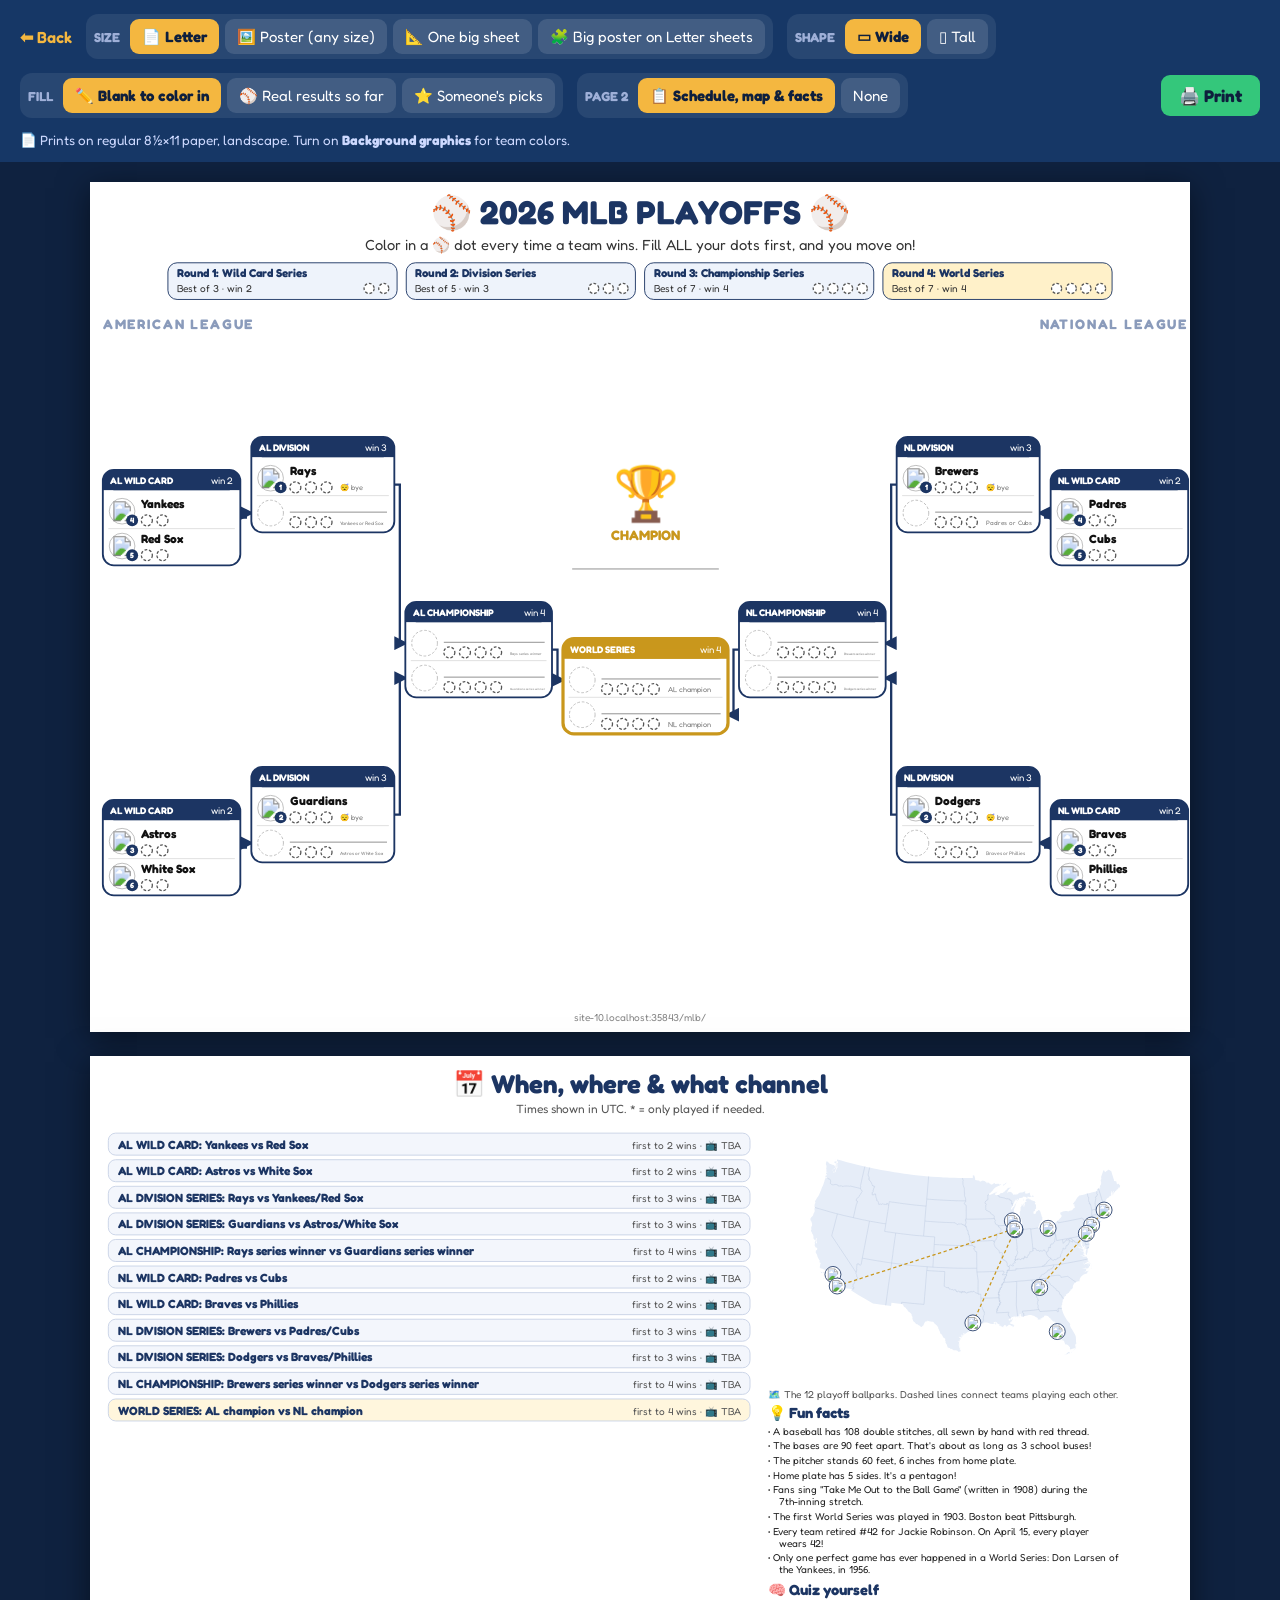
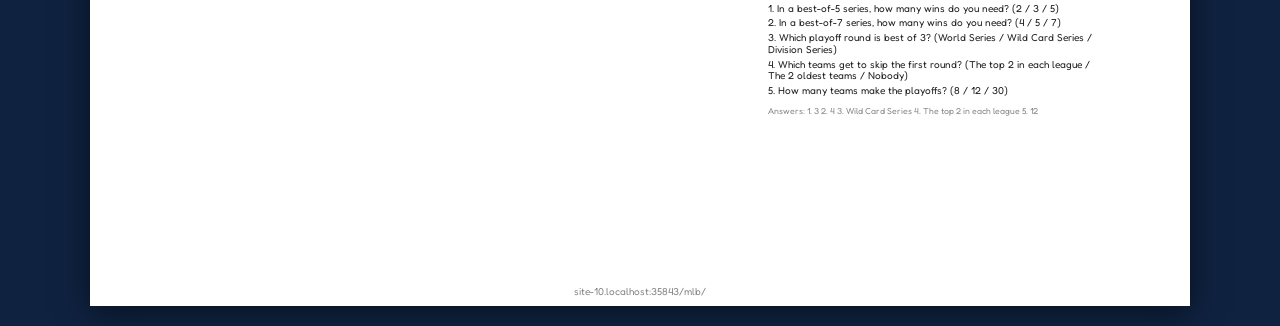
==== commit 6a7a82f0: "Wall poster: sheet grid = bracket grid, so nothing kids color crosses a seam 7 columns of sheets (on" ====
--- a/mlb/print.html
+++ b/mlb/print.html
@@ -21,10 +21,10 @@
   .page2 { margin-top: 24px; }
   /* tiled poster sheets (landscape Letter, printed edge-to-edge at 100%) */
   .tile-page { position: relative; width: 11in; height: 8.5in; background: #fff; color: #111; margin: 0 auto 24px; box-shadow: 0 6px 30px rgba(0,0,0,.5); overflow: hidden; font-family: 'Fredoka', sans-serif; }
-  .tp-svg { position: absolute; top: 0.55in; display: block; }
-  .tp-head { position: absolute; top: 0.28in; left: 0.6in; right: 1.6in; font-size: 10pt; color: #444; }
-  .tp-name { position: absolute; top: 0.18in; right: 0.45in; font-size: 22pt; font-weight: 700; color: #d33; }
-  .tp-foot { position: absolute; bottom: 0.35in; left: 0.6in; right: 0.6in; font-size: 9.5pt; color: #444; }
+  .tp-svg { position: absolute; display: block; }
+  .tp-head { position: absolute; top: 0.25in; left: 0.45in; right: 1.1in; font-size: 9pt; color: #444; }
+  .tp-name { position: absolute; top: 0.1in; right: 0.4in; font-size: 20pt; font-weight: 700; color: #d33; }
+  .tp-foot { position: absolute; bottom: 0.3in; left: 0.45in; right: 0.45in; font-size: 8.5pt; color: #444; }
   .guide .tp-in { padding: 0.45in 0.6in; }
   .tp-title { font-size: 18pt; font-weight: 700; color: #1c3563; text-align: center; }
   .tp-steps { font-size: 11pt; line-height: 1.4; margin: 0.08in 0 0; padding-left: 0.3in; }
@@ -66,11 +66,11 @@
   <div class="tip" id="tip"></div>
 </div>
 <div class="stage"><div id="tiles" style="display:none"></div><div class="sheet letter wide" id="sheet"></div><div class="sheet letter wide page2" id="sheet2"></div></div>
-<script src="mlb-data.js?v=20260929a"></script>
-<script src="mlb-espn.js?v=20260929a"></script>
-<script src="mlb-facts.js?v=20260929a"></script>
-<script src="mlb-map.js?v=20260929a"></script>
-<script src="print.js?v=20260929a"></script>
+<script src="mlb-data.js?v=20260929c"></script>
+<script src="mlb-espn.js?v=20260929c"></script>
+<script src="mlb-facts.js?v=20260929c"></script>
+<script src="mlb-map.js?v=20260929c"></script>
+<script src="print.js?v=20260929c"></script>
 <script>
 (function () {
   var st = { size: "letter", layout: "wide", mode: "blank", player: null, extra: "yes", w: 49, h: 33 };
@@ -115,19 +115,20 @@
     // custom: the page IS the paper; the sheet fills it exactly and the layout takes its shape
     document.getElementById("custom-style").textContent = !big ? "" :
       ".sheet.custom { width: min(96vw, 1400px); aspect-ratio: " + cW + " / " + cH + "; } " +
-      ".sheet.tiles.page2 { width: min(96vw, 1100px); aspect-ratio: 11 / 8.5; } @media print { .sheet.tiles.page2 { width: 10.4in; height: 7.9in; margin: 0.3in auto 0; aspect-ratio: auto; } } " +
+      ".sheet.tiles.page2.wide { width: min(96vw, 1100px); aspect-ratio: 11 / 8.5; } @media print { .sheet.tiles.page2.wide { width: 10.4in; height: 7.9in; margin: 0.3in auto 0; aspect-ratio: auto; } } " +
+      ".sheet.tiles.page2.tall { width: min(70vw, 760px); aspect-ratio: 8.5 / 11; } @media print { .sheet.tiles.page2.tall { width: 7.9in; height: 10.4in; margin: 0.3in auto 0; aspect-ratio: auto; } } " +
       "@media print { .sheet.custom { width: " + cW + "in; height: " + (cH - 0.02) + "in; aspect-ratio: auto; } }";
     var aspect = st.size === "custom" ? cW / cH : 0;   // tiles: the tiler sets its own; its page 2 is plain Letter
+    var TG = window.MLBPrint.tileGrid(st.w, st.h), tOrient = TG.orient || "landscape";
     document.getElementById("page-style").textContent = st.size === "tiles"
-      ? "@page { size: letter landscape; margin: 0; }"
+      ? "@page { size: letter " + tOrient + "; margin: 0; }"
       : st.size === "custom"
       ? "@page { size: " + st.w + "in " + st.h + "in; margin: " + MARGIN + "in; }"
       : st.size === "letter"
       ? "@page { size: letter " + (st.layout === "tall" ? "portrait" : "landscape") + "; margin: 0.3in; }"
       : "@page { margin: 0.4in; }";
-    var TG = window.MLBPrint.tileGrid(st.w, st.h);
     document.getElementById("tip").innerHTML = st.size === "tiles"
-      ? "🧩 <b>" + (TG.cols * TG.rows) + " Letter sheets</b> (" + TG.cols + " across × " + TG.rows + " down) + 1 guide page = a <b>" + st.w + " × " + st.h + " in</b> poster. In the print dialog: <b>Paper: Letter</b>, <b>Layout: Landscape</b>, <b>Margins: None</b> (or Default), <b>Scale: 100 / Actual size</b>, <b>Background graphics: on</b>."
+      ? TG.error ? "⚠️ " + TG.error : "🧩 <b>" + (TG.cols * TG.rows) + " Letter sheets</b> (" + TG.cols + " across × " + TG.rows + " down) + 1 guide page = a <b>" + st.w + " × " + st.h + " in</b> poster. In the print dialog: <b>Paper: Letter</b>, <b>Layout: " + (tOrient === "portrait" ? "Portrait" : "Landscape") + "</b>, <b>Margins: None</b> (or Default), <b>Scale: 100 / Actual size</b>, <b>Background graphics: on</b>."
       : st.size === "custom"
       ? "📐 Page is exactly <b>" + st.w + " × " + st.h + " in</b> (½-inch margins). Click Print, choose <b>Save as PDF</b>, leave Margins and Scale on <b>Default</b>, and send the PDF to your print shop. It's all vector lines and text, so it's sharp at any size."
       : st.size === "letter"
@@ -150,9 +151,10 @@
       document.getElementById("tiles").innerHTML = T.html;
     }
     var s2 = document.getElementById("sheet2");
-    s2.className = "sheet " + st.size + " " + st.layout + " page2";
+    var p2layout = st.size === "tiles" ? (tOrient === "portrait" ? "tall" : "wide") : st.layout;
+    s2.className = "sheet " + st.size + " " + p2layout + " page2";
     s2.style.display = st.extra === "yes" ? "" : "none";
-    if (st.extra === "yes") s2.innerHTML = window.MLBPrint.page2(res, { layout: st.layout, mode: st.mode, aspect: aspect });
+    if (st.extra === "yes") s2.innerHTML = window.MLBPrint.page2(res, { layout: p2layout, mode: st.mode, aspect: aspect });
     var u = new URL(location.href); u.searchParams.set("extra", st.extra); u.searchParams.set("size", st.size); u.searchParams.set("layout", st.layout); u.searchParams.set("mode", st.mode);
     if (big) { u.searchParams.set("w", st.w); u.searchParams.set("h", st.h); } else { u.searchParams.delete("w"); u.searchParams.delete("h"); }
     history.replaceState(null, "", u);
